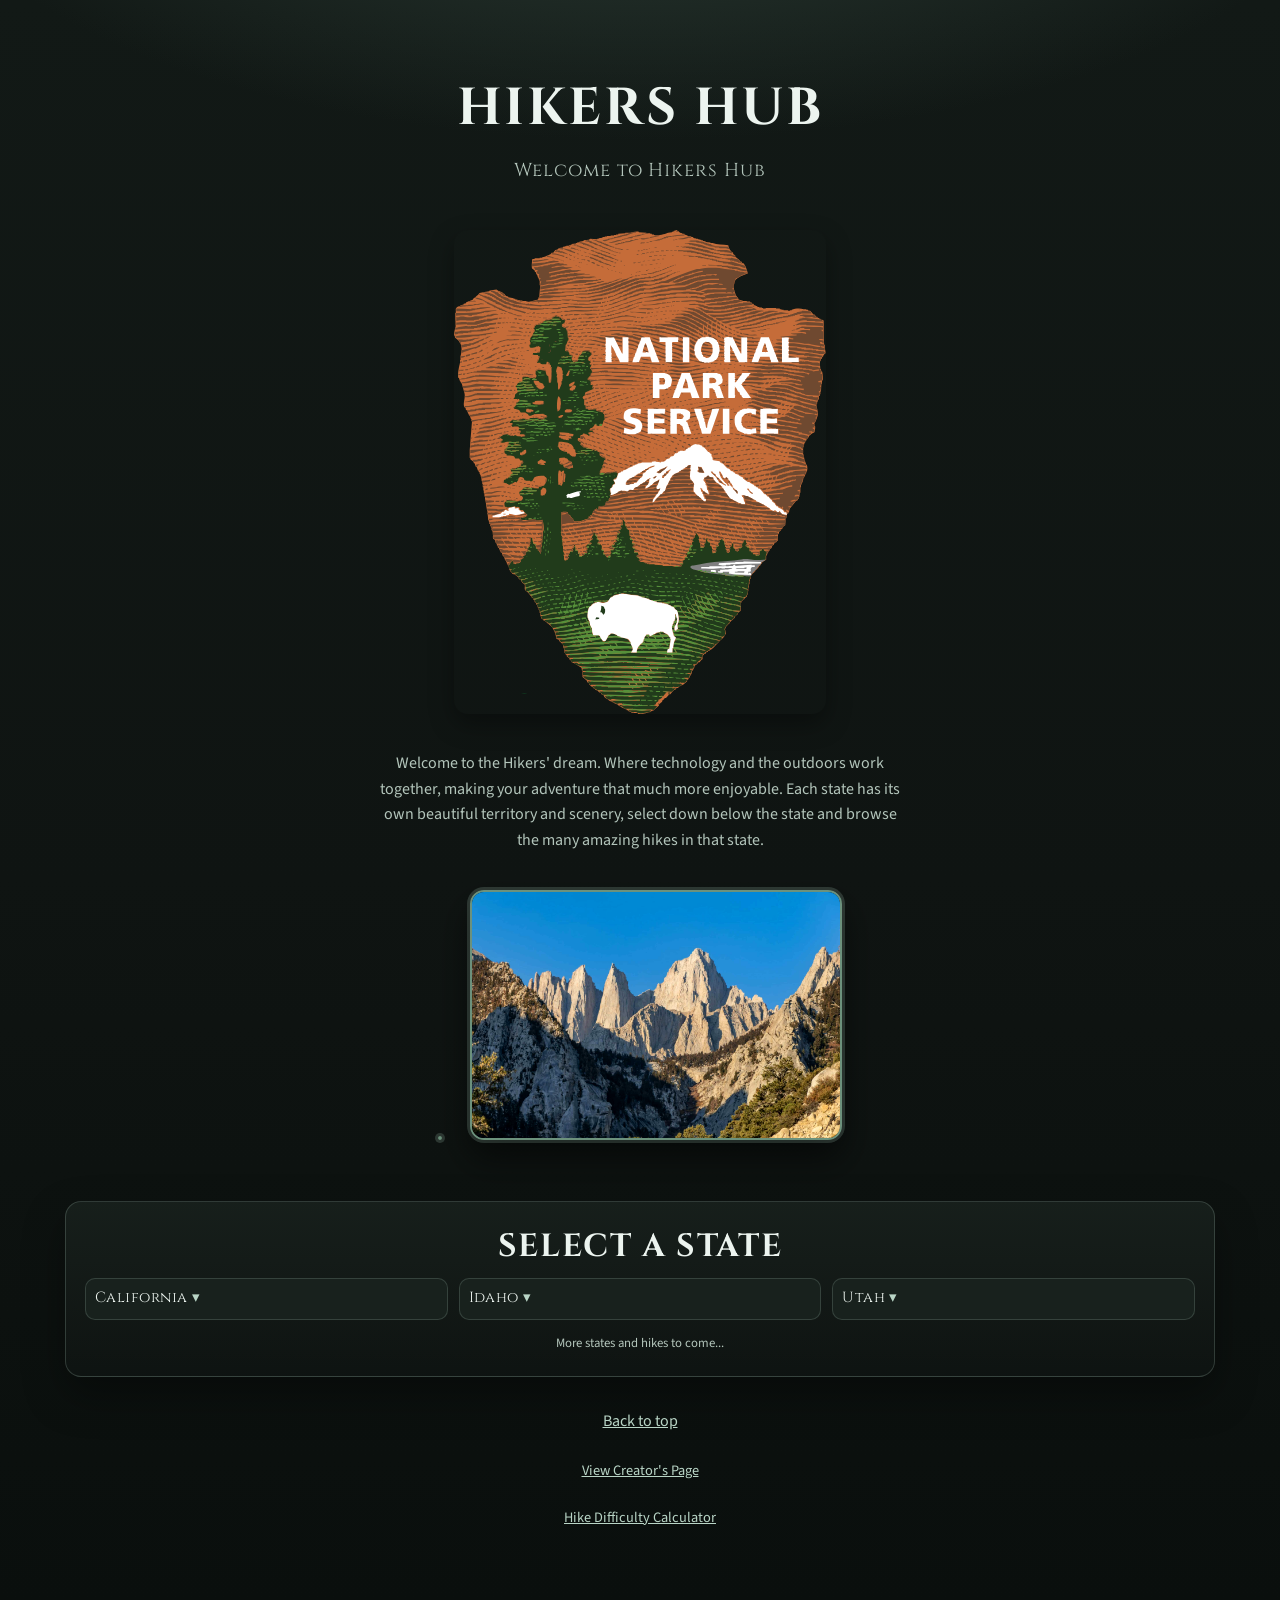
==== index.html @ 41b4d585 "Add files via upload" ====
<!DOCTYPE html>
<html lang="en">
    <head>
        <meta charset="UTF-8">
        <meta name="viewport" content="width=device-width, initial-scale=1.0">
        <title>My Website</title>
        <style>
            @import url('https://fonts.googleapis.com/css2?family=Cinzel:wght@400;600;700&family=Source+Sans+3:wght@400;600&display=swap');

            :root {
                --bg: #0f1412;
                --bg-elevated: #18211d;
                --text: #ecf4ef;
                --muted: #b3c5bb;
                --accent: #6f8f7d;
                --mountain-glow: #b9d5c6;
            }

            * {
                box-sizing: border-box;
            }

            body {
                margin: 0;
                min-height: 100vh;
                padding: 2rem 1.25rem 3rem;
                background:
                    radial-gradient(1200px 500px at 50% -10%, #2b3b34 0%, transparent 60%),
                    linear-gradient(180deg, #121916 0%, var(--bg) 55%, #0a0f0d 100%);
                color: var(--text);
                font-family: "Source Sans 3", Arial, sans-serif;
                line-height: 1.6;
                text-align: center;
            }

            h1, h2, h3 {
                font-family: "Cinzel", Georgia, serif;
                letter-spacing: 0.05em;
                margin-bottom: 0.35rem;
            }

            h1 {
                text-transform: uppercase;
                font-size: clamp(2rem, 5vw, 3.25rem);
            }

            h3 {
                color: var(--muted);
                font-weight: 400;
                margin-top: 0;
            }

            p {
                max-width: 65ch;
                margin: 1rem auto 1.5rem;
                color: var(--muted);
            }

            a {
                color: var(--mountain-glow);
            }

            img {
                max-width: min(90vw, 650px);
                height: auto;
                border-radius: 14px;
                margin: 0.8rem;
                box-shadow: 0 10px 25px rgba(0, 0, 0, 0.35);
                transition: transform 220ms ease, box-shadow 220ms ease, filter 220ms ease;
            }

            img:hover {
                transform: translateY(-3px);
            }

            /* Emphasize the two mountain photos that come after intro text */
            p + img,
            p + img + img {
                border: 2px solid var(--accent);
                filter: saturate(1.08) contrast(1.06);
                box-shadow: 0 0 0 3px rgba(185, 213, 198, 0.18), 0 18px 34px rgba(0, 0, 0, 0.55);
            }

            p + img:hover,
            p + img + img:hover {
                transform: translateY(-5px) scale(1.02);
                box-shadow: 0 0 0 3px rgba(185, 213, 198, 0.28), 0 26px 40px rgba(0, 0, 0, 0.65);
            }

            .states-section {
                margin: 2.5rem auto 1rem;
                max-width: 1150px;
                padding: 1.2rem;
                border-radius: 16px;
                background: linear-gradient(180deg, rgba(24, 33, 29, 0.9), rgba(15, 20, 18, 0.92));
                border: 1px solid rgba(185, 213, 198, 0.2);
                box-shadow: 0 18px 40px rgba(0, 0, 0, 0.35);
            }

            .states-section h2 {
                margin-top: 0;
                text-transform: uppercase;
                font-size: clamp(1.3rem, 3vw, 2rem);
            }

            .states-grid {
                display: grid;
                grid-template-columns: repeat(auto-fit, minmax(180px, 1fr));
                gap: 0.7rem;
                text-align: left;
            }

            .state-item {
                background: var(--bg-elevated);
                border: 1px solid rgba(185, 213, 198, 0.18);
                border-radius: 10px;
                padding: 0.45rem 0.55rem 0.6rem;
            }

            .state-item summary {
                cursor: pointer;
                list-style: none;
                font-family: "Cinzel", Georgia, serif;
                font-size: 0.92rem;
                letter-spacing: 0.03em;
            }

            .state-item summary::-webkit-details-marker {
                display: none;
            }

            .state-item summary::after {
                content: " ▾";
                color: var(--mountain-glow);
            }

            .state-item[open] summary::after {
                content: " ▴";
            }

            .state-item select {
                width: 100%;
                margin-top: 0.55rem;
                padding: 0.38rem;
                border-radius: 7px;
                border: 1px solid rgba(185, 213, 198, 0.24);
                background: #0f1714;
                color: var(--text);
                font-family: "Source Sans 3", Arial, sans-serif;
            }

            .state-links {
                margin-top: 0.55rem;
                display: grid;
                gap: 0.4rem;
            }

            .state-links a {
                display: block;
                background: #0f1714;
                border: 1px solid rgba(185, 213, 198, 0.24);
                border-radius: 7px;
                padding: 0.38rem 0.5rem;
                text-decoration: none;
                color: var(--text);
                font-family: "Source Sans 3", Arial, sans-serif;
                font-size: 0.92rem;
            }

            .state-links a:hover {
                border-color: rgba(185, 213, 198, 0.55);
                color: var(--mountain-glow);
            }
        </style>
     </head>
      <body>
          <a id="TOP"></a>
          <h1>Hikers Hub</h1>
        <h3>Welcome to Hikers Hub</h3>
<br><a href="https://www.nps.gov/index.htm" target="_blank"><img src="images/National Park Service.svg" alt="" width="30%"></a>
<p>Welcome to the Hikers' dream. Where technology and the outdoors work together, making your adventure that much more enjoyable. Each state has its own beautiful territory and scenery, select down below the state and browse the many amazing hikes in that state.</p> 
<img src="https://woody.cloudly.space/app/uploads/saint-gervais/2023/08/thumbs/056prt-1920x960.jpg" alt="" width="40%"> 
<img src="images/mount whitney.jpg" alt="" width="30%"> 
<section class="states-section">
    <h2>Select a State</h2>
    <div class="states-grid">
        <details class="state-item" id="state-california">
            <summary>California</summary>
            <div class="state-links">
                <a href="mount-whitney.html">Mount Whitney</a>
                <a href="mount-williamson.html">Mount Williamson</a>
            </div>
        </details>
        <details class="state-item" id="state-idaho">
            <summary>Idaho</summary>
            <div class="state-links">
                <a href="borah-peak.html">Borah Peak</a>
                <a href="leatherman-peak.html">Leatherman Peak</a>
            </div>
        </details>
        <details class="state-item" id="state-utah">
            <summary>Utah</summary>
            <div class="state-links">
                <a href="kings-peak.html">Kings Peak</a>
                <a href="delicate-arch.html">Delicate Arch</a>
            </div>
        </details>
    </div>
    <p style="font-size: 0.8rem; margin: 0.8rem auto 0.2rem;">More states and hikes to come...</p>
</section>
    <p style="text-align:center; margin-top:2rem;"><a href="#TOP">Back to top</a></p>
    <p style="text-align:center; font-size:0.9rem; margin-top:0.4rem;"><a href="creators-page.html">View Creator's Page</a></p>
    <p style="text-align:center; font-size:0.9rem; margin-top:0.4rem;"><a href="hike-difficulty-calculator.html">Hike Difficulty Calculator</a></p>
</body>
</html>
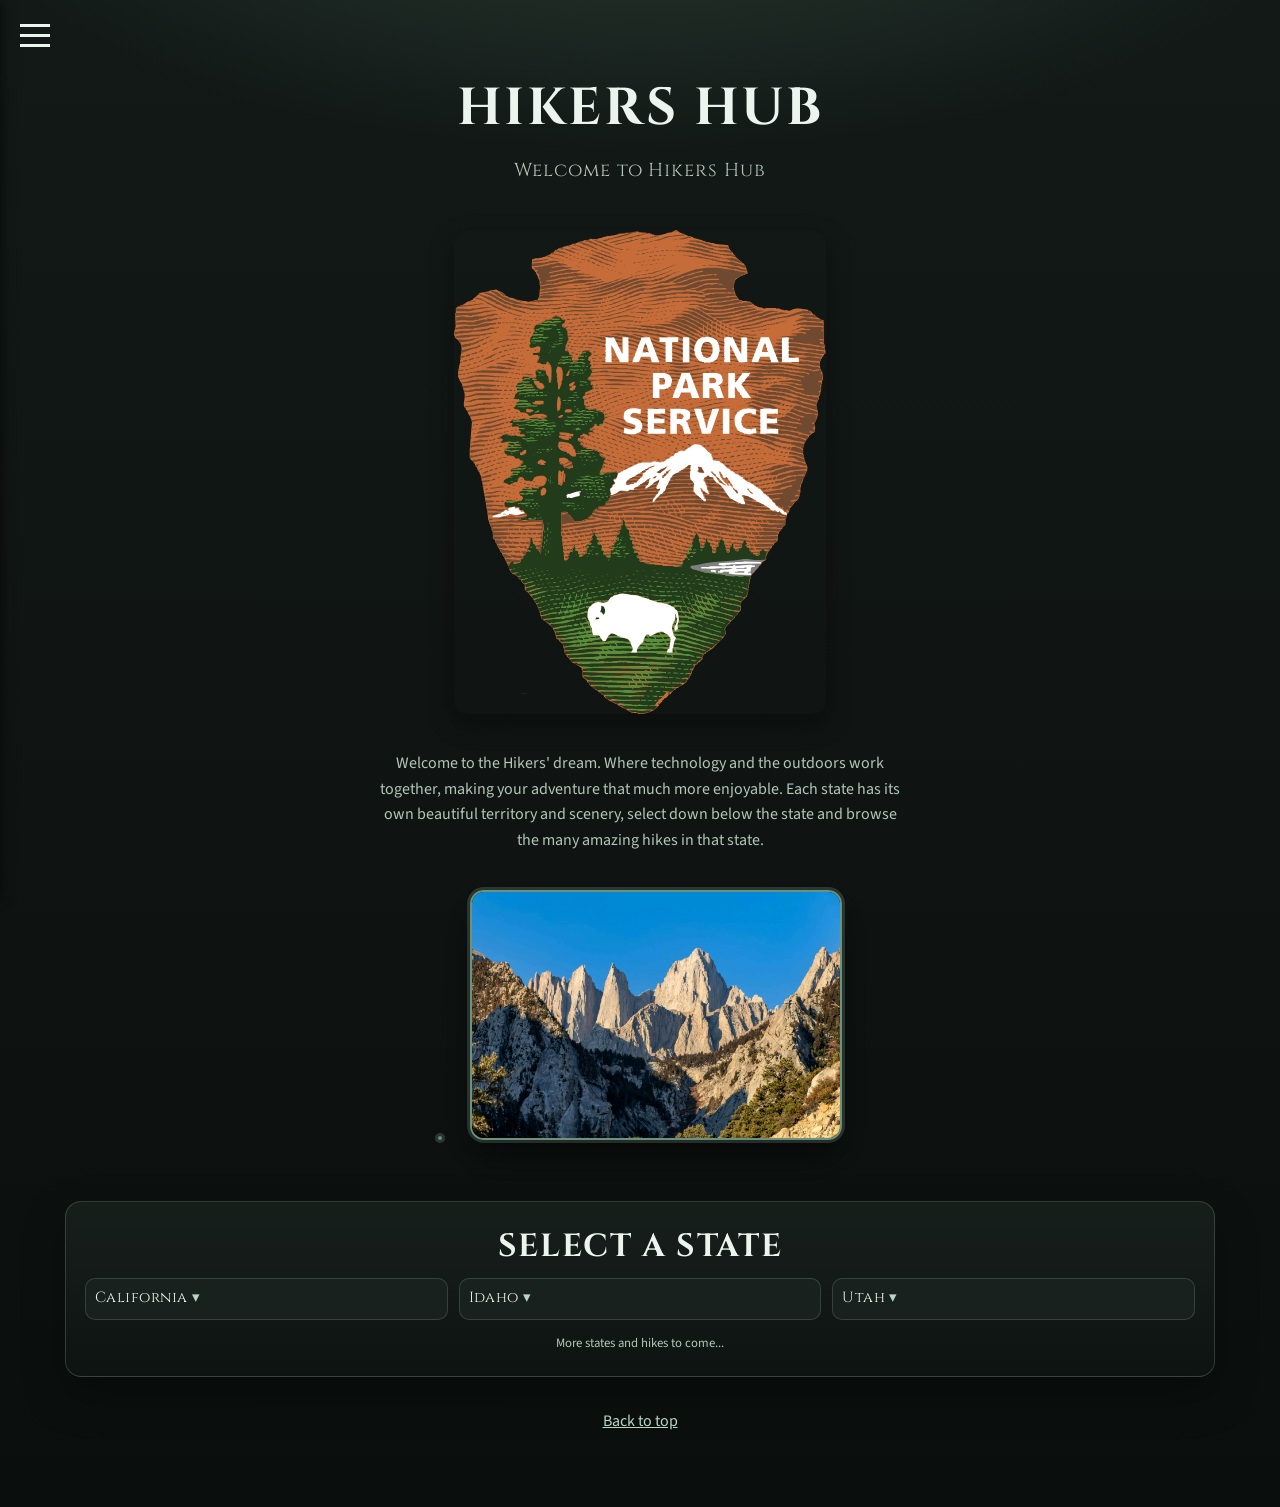
==== commit 52f830ce: "Add files via upload" ====
--- a/index.html
+++ b/index.html
@@ -171,9 +171,113 @@
                 border-color: rgba(185, 213, 198, 0.55);
                 color: var(--mountain-glow);
             }
+
+            /* Sidebar styles */
+            .hamburger {
+                position: fixed;
+                top: 20px;
+                left: 20px;
+                z-index: 1000;
+                cursor: pointer;
+                display: flex;
+                flex-direction: column;
+                justify-content: space-around;
+                width: 30px;
+                height: 30px;
+                background: transparent;
+                border: none;
+                padding: 0;
+            }
+
+            .hamburger span {
+                width: 30px;
+                height: 3px;
+                background: var(--text);
+                transition: all 0.3s;
+                transform-origin: center;
+            }
+
+            .sidebar {
+                position: fixed;
+                top: 0;
+                left: -250px;
+                width: 250px;
+                height: 100%;
+                background: var(--bg-elevated);
+                border-right: 1px solid rgba(185, 213, 198, 0.2);
+                transition: left 0.3s;
+                z-index: 999;
+                padding: 60px 20px 20px;
+                box-shadow: 2px 0 10px rgba(0, 0, 0, 0.5);
+            }
+
+            .sidebar.open {
+                left: 0;
+            }
+
+            .sidebar a {
+                display: block;
+                color: var(--text);
+                text-decoration: none;
+                margin-bottom: 20px;
+                font-size: 1.1rem;
+                padding: 10px;
+                border-radius: 8px;
+                transition: background 0.3s;
+            }
+
+            .sidebar a:hover {
+                background: rgba(185, 213, 198, 0.1);
+                color: var(--mountain-glow);
+            }
+
+            .sidebar-title {
+                color: var(--text);
+                font-size: 1.5rem;
+                margin-bottom: 10px;
+                text-align: center;
+                font-weight: 600;
+            }
+
+            .sidebar-separator {
+                border: none;
+                height: 1px;
+                background: rgba(185, 213, 198, 0.3);
+                margin-bottom: 20px;
+            }
+
+            .overlay {
+                position: fixed;
+                top: 0;
+                left: 0;
+                width: 100%;
+                height: 100%;
+                background: rgba(0, 0, 0, 0.5);
+                opacity: 0;
+                visibility: hidden;
+                transition: opacity 0.3s, visibility 0.3s;
+                z-index: 998;
+            }
+
+            .overlay.open {
+                opacity: 1;
+                visibility: visible;
+            }
         </style>
      </head>
       <body>
+          <button class="hamburger" id="hamburger">
+              <span></span>
+              <span></span>
+              <span></span>
+          </button>
+          <div class="sidebar" id="sidebar">
+              <h3 class="sidebar-title">Menu</h3>
+              <hr class="sidebar-separator">
+              <a href="creators-page.html">View Creator's Page</a>
+              <a href="hike-difficulty-calculator.html">Hike Difficulty Calculator</a>
+          </div>
+          <div class="overlay" id="overlay"></div>
           <a id="TOP"></a>
           <h1>Hikers Hub</h1>
         <h3>Welcome to Hikers Hub</h3>
@@ -209,7 +313,20 @@
     <p style="font-size: 0.8rem; margin: 0.8rem auto 0.2rem;">More states and hikes to come...</p>
 </section>
     <p style="text-align:center; margin-top:2rem;"><a href="#TOP">Back to top</a></p>
-    <p style="text-align:center; font-size:0.9rem; margin-top:0.4rem;"><a href="creators-page.html">View Creator's Page</a></p>
-    <p style="text-align:center; font-size:0.9rem; margin-top:0.4rem;"><a href="hike-difficulty-calculator.html">Hike Difficulty Calculator</a></p>
+    <script>
+        const hamburger = document.getElementById('hamburger');
+        const sidebar = document.getElementById('sidebar');
+        const overlay = document.getElementById('overlay');
+
+        hamburger.addEventListener('click', () => {
+            sidebar.classList.toggle('open');
+            overlay.classList.toggle('open');
+        });
+
+        overlay.addEventListener('click', () => {
+            sidebar.classList.remove('open');
+            overlay.classList.remove('open');
+        });
+    </script>
 </body>
 </html>
